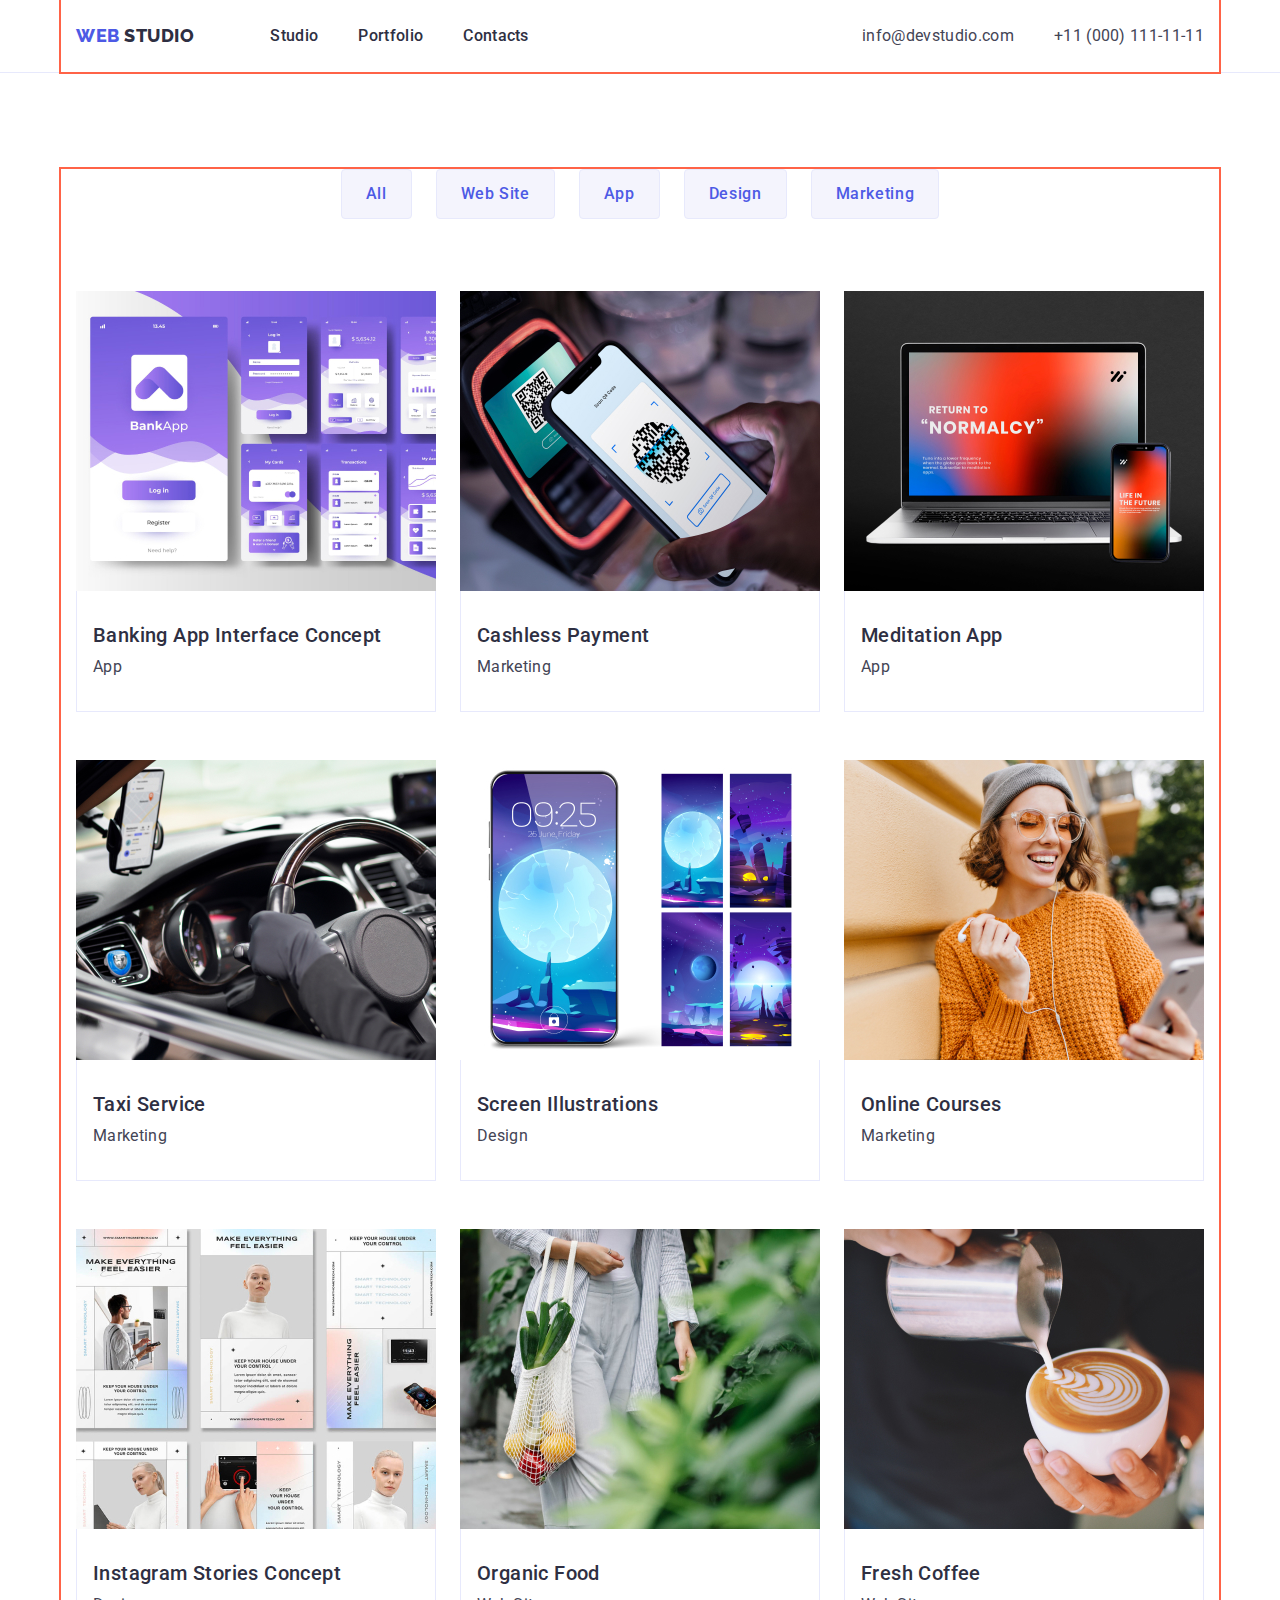
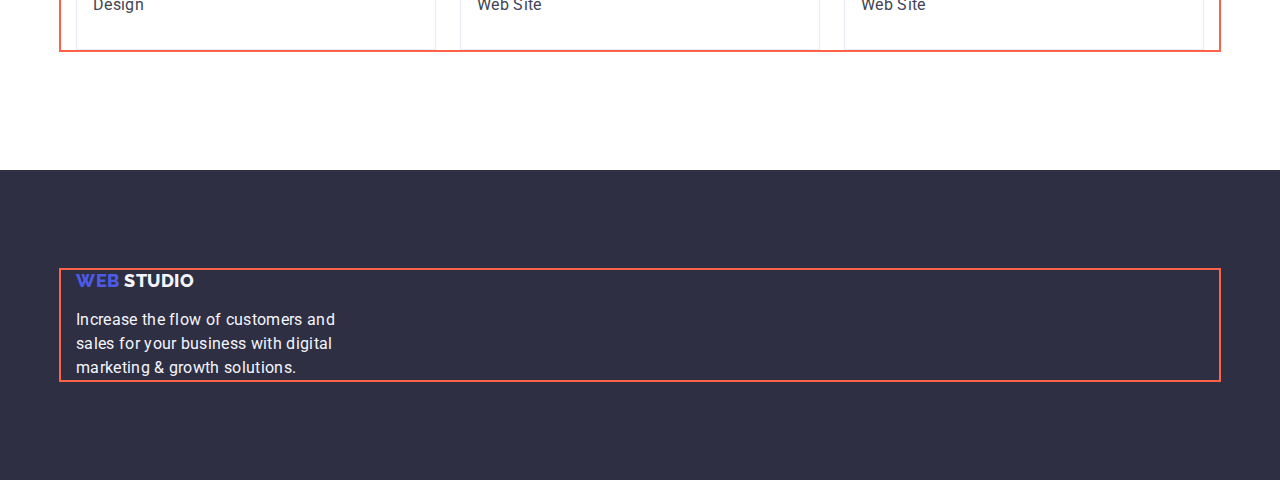
==== portfolio.html @ c14651df "Initial commit" ====
<!DOCTYPE html>
<html lang="en">
  <head>
    <meta charset="UTF-8" />
    <meta http-equiv="X-UA-Compatible" content="IE=edge" />
    <meta name="viewport" content="width=device-width, initial-scale=1.0" />
    <title>Portfolio</title>
    <link rel="preconnect" href="https://fonts.googleapis.com" />
    <link rel="preconnect" href="https://fonts.gstatic.com" crossorigin />
    <link
      href="https://fonts.googleapis.com/css2?family=Raleway:wght@800&family=Roboto:wght@400;500;700;900&display=swap"
      rel="stylesheet"
    />
    <link
      rel="stylesheet"
      href="https://cdnjs.cloudflare.com/ajax/libs/modern-normalize/1.1.0/modern-normalize.min.css"
    />
    <link rel="stylesheet" href="./css/styles.css" />
  </head>
  <body>
    <!-- Шапка сайту -->
    <header class="header">
      <div class="container main-navigation">
        <nav class="main-navigation">
          <a class="logo link" href="./index.html">
            Web <span class="studio">Studio</span>
          </a>
          <ul class="list site-nav">
            <li class="item">
              <a class="nav-list link" href="./index.html">Studio</a>
            </li>
            <li class="item">
              <a class="nav-list link" href="./portfolio.html">Portfolio</a>
            </li>
            <li class="item"><a class="nav-list link" href="">Contacts</a></li>
          </ul>
        </nav>

        <address class="address">
          <ul class="list address-list">
            <li class="item">
              <a class="address-contact link" href="mailto:info@devstudio.com"
                >info@devstudio.com</a
              >
            </li>
            <li class="item">
              <a class="address-contact link" href="tel:+110001111111"
                >+11 (000) 111-11-11</a
              >
            </li>
          </ul>
        </address>
      </div>
    </header>
    <main>
      <!-- Filters -->
      <section class="filters">
        <div class="container">
          <h1 hidden>Filters</h1>
          <ul class="list filters-container">
            <li class="item">
              <button class="filters-button" type="button">
                <!-- <div class="filters-name"> -->
                <span class="filters-button-name">All</span>
                <!-- </div> -->
              </button>
            </li>
            <li class="item">
              <button class="filters-button" type="button">
                <!-- <div class="filters-name"> -->
                <span class="filters-button-name">Web Site</span>
                <!-- </div> -->
              </button>
            </li>
            <li class="item">
              <button class="filters-button" type="button">
                <!-- <div class="filters-name"> -->
                <span class="filters-button-name">App</span>
                <!-- </div> -->
              </button>
            </li>
            <li class="item">
              <button class="filters-button" type="button">
                <!-- <div class="filters-name"> -->
                <span class="filters-button-name">Design</span>
                <!-- </div> -->
              </button>
            </li>
            <li class="item">
              <button class="filters-button" type="button">
                <!-- <div class="filters-name"> -->
                <span class="filters-button-name">Marketing</span>
                <!-- </div> -->
              </button>
            </li>
          </ul>

          <ul class="list project-list">
            <li class="item">
              <a class="link" href=""
                ><img
                  src="./images/banking-app-interface.jpg"
                  alt="Banking App
            Interface Concept"
                  width="360"
                />
                <div class="project-list-description">
                  <h2 class="project-title">Banking App Interface Concept</h2>
                  <p class="project-desc">App</p>
                </div>
              </a>
            </li>
            <li class="item">
              <a class="link" href=""
                ><img
                  src="./images/cashless-payment.jpg"
                  alt="Cashless Payment"
                  width="360"
                />
                <div class="project-list-description">
                  <h2 class="project-title">Cashless Payment</h2>
                  <p class="project-desc">Marketing</p>
                </div>
              </a>
            </li>
            <li class="item">
              <a class="link" href=""
                ><img
                  src="./images/meditation-app.jpg"
                  alt="Meditation App"
                  width="360"
                />
                <div class="project-list-description">
                  <h2 class="project-title">Meditation App</h2>
                  <p class="project-desc">App</p>
                </div>
              </a>
            </li>
            <li class="item">
              <a class="link" href=""
                ><img
                  src="./images/taxi-service.jpg"
                  alt="Taxi Service"
                  width="360"
                />
                <div class="project-list-description">
                  <h2 class="project-title">Taxi Service</h2>
                  <p class="project-desc">Marketing</p>
                </div>
              </a>
            </li>
            <li class="item">
              <a class="link" href="">
                <img
                  src="./images/screen-illustrations.jpg"
                  alt="Screen
            illustrations"
                  width="360"
                />
                <div class="project-list-description">
                  <h2 class="project-title">Screen Illustrations</h2>
                  <p class="project-desc">Design</p>
                </div>
              </a>
            </li>
            <li class="item">
              <a class="link" href=""
                ><img
                  src="./images/online-courses.jpg"
                  alt="Online Courses"
                  width="360"
                />
                <div class="project-list-description">
                  <h2 class="project-title">Online Courses</h2>
                  <p class="project-desc">Marketing</p>
                </div>
              </a>
            </li>
            <li class="item">
              <a class="link" href="">
                <img
                  src="./images/instagram-stories-concept.jpg"
                  alt="Instagram
            Stories Concept"
                  width="360"
                />
                <div class="project-list-description">
                  <h2 class="project-title">Instagram Stories Concept</h2>
                  <p class="project-desc">Design</p>
                </div>
              </a>
            </li>
            <li class="item">
              <a class="link" href=""
                ><img
                  src="./images/organic-food.jpg"
                  alt="Organic Food"
                  width="360"
                />
                <div class="project-list-description">
                  <h2 class="project-title">Organic Food</h2>
                  <p class="project-desc">Web Site</p>
                </div>
              </a>
            </li>
            <li class="item">
              <a class="link" href=""
                ><img
                  src="./images/fresh-coffee.jpg"
                  alt="Fresh Coffee"
                  width="360"
                />
                <div class="project-list-description">
                  <h2 class="project-title">Fresh Coffee</h2>
                  <p class="project-desc">Web Site</p>
                </div>
              </a>
            </li>
          </ul>
        </div>
      </section>
    </main>
    <!-- Футер -->
    <footer class="footer">
      <div class="container footer-container">
        <a class="logo link" href="./index.html">
          Web <span class="studio-footer">Studio</span>
        </a>
        <p class="footer-desc">
          Increase the flow of customers and sales for your business with
          digital marketing & growth solutions.
        </p>
      </div>
    </footer>
  </body>
</html>
---- css/styles.css ----
:root {
  --main-color: #2e2f42;
  --brand-color: #4d5ae5;
  --white-color: #ffffff;
  --text-color: #434455;
  --cloud-color: #f4f4fd;
  --button-active-color: #404bbf;
  --accent-color: #e7e9fc;
}

body {
  font-family: "Roboto", sans-serif;
  color: #434455;
  /* position: relative;
  width: 1440px;
  height: 2592px; */
  letter-spacing: 0.02em;
  background: var(--white-color);
}

.container {
  margin-left: auto;
  margin-right: auto;
  width: 1158px;
  padding-left: 15px;
  padding-right: 15px;
  outline: 2px solid tomato;
}
/* Утіліти */
.list {
  list-style-type: none;
  padding: 0;
  margin: 0;
}
.link {
  text-decoration: none;
}
img {
  display: block;
}
h1,
h2,
h3,
h4,
h5,
h6,
p {
  margin: 0;
  padding: 0;
}
/* Header */
.main-navigation {
  display: flex;
  align-items: center;
}
.header {
  border-bottom: 1px solid #e7e9fc;
}
.logo {
  font-family: "Raleway", sans-serif;
  font-style: normal;
  font-weight: 800;
  font-size: 18px;
  line-height: 1.17;
  color: var(--brand-color);
  letter-spacing: 0.03em;
  align-items: center;
  text-transform: uppercase;
  text-decoration: none;
  margin-right: 76px;
}

.studio {
  font-family: "Raleway", sans-serif;
  font-style: normal;
  font-weight: 800;
  font-size: 18px;
  line-height: 1.2;
  color: var(--main-color);
  align-items: center;
  text-transform: uppercase;
}
/* Site Nav */
.site-nav {
  display: flex;
}

.site-nav {
  gap: 40px;
}
.site-nav .link {
  display: block;
  padding-top: 24px;
  padding-bottom: 24px;
}
/* Address */
.address {
  display: flex;
  font-style: normal;
  margin-left: auto;
}
.address-list {
  display: flex;
  align-items: center;
  gap: 40px;
}

.nav-list {
  font-style: normal;
  font-weight: 500;
  font-size: 16px;
  line-height: 1.5;
  color: var(--main-color);
}
.list .link:hover,
.list .link:focus {
  color: var(--button-active-color);
}

.address-contact {
  font-style: normal;
  font-weight: 400;
  font-size: 16px;
  line-height: 1.5;
  color: var(--text-color);
  text-decoration: none;
}
.address-contact:hover,
.address-contact:focus {
  color: var(--button-active-color);
}
.address-list .link {
  display: block;
  padding-top: 24px;
  padding-bottom: 24px;
}
/* Hero */
.hero {
  background: var(--main-color);
  text-align: center;
  padding: 188px 0px;
}

.hero-title {
  max-width: 496px;
  margin-top: 0;
  margin-bottom: 48px;
  margin-left: auto;
  margin-right: auto;
  font-style: normal;
  font-weight: 700;
  font-size: 56px;
  line-height: 1.07;
  letter-spacing: 0.02em;
  color: var(--white-color);
}
.hero-button {
  display: block;
}

.hero-button {
  font-family: "Roboto", sans-serif;
  font-weight: 500;
  font-size: 16px;
  line-height: 1.5;
  letter-spacing: 0.04em;
  margin-top: 48px;
  margin-right: auto;
  margin-left: auto;
  min-width: 169px;
  height: 56px;
  padding: 16px 32px;
  color: var(--white-color);
  background: var(--brand-color);
  box-shadow: 0px 4px 4px rgba(0, 0, 0, 0.15);
  border-radius: 4px;
  border: none;
  cursor: pointer;
}
.hero-button:hover,
.hero-button:focus {
  background-color: var(--button-active-color);
}

/* Advantages */
.advantages {
  padding: 120px 0px;
}
.advantages > ul {
  list-style-type: none;
}
.advantages-list {
  display: flex;
  flex-wrap: wrap;
}
.advantages-list .item {
  width: 264px;
  margin-right: 24px;
}
.advantages-list .item:nth-child(4n) {
  margin-right: 0px;
}
.advantages-name {
  margin-bottom: 8px;
  font-style: normal;
  font-weight: 500;
  font-size: 20px;
  line-height: 1.2;
  letter-spacing: 0.02em;
  color: var(--main-color);
}
.advantages-desc {
  margin-top: 0;
  margin-bottom: 0;
  font-size: 16px;
  line-height: 1.5;
  color: var(--text-color);
}
/* Examples */
.examples {
  padding-bottom: 120px;
}
.examples > ul {
  list-style-type: none;
}
.examples-title {
  margin-bottom: 72px;
  font-style: normal;
  font-weight: 700;
  font-size: 36px;
  line-height: 1.11;
  text-align: center;
  text-transform: capitalize;
  color: var(--main-color);
}
.examples-container {
  display: flex;
  flex-wrap: wrap;
  gap: 24px;
}
.examples-container .item {
  width: calc((100% - 48px) / 3);
}
/* Team */
.team {
  background: var(--cloud-color);
  padding: 120px 0px;
}
.team > ul {
  list-style-type: none;
}
.team-title {
  margin-top: 120px;
  margin-bottom: 72px;
  font-style: normal;
  font-weight: 700;
  font-size: 36px;
  line-height: 1.11;
  text-align: center;
  letter-spacing: 0.02em;
  text-transform: capitalize;
  color: var(--main-color);
}
.teammates-description {
  background-color: var(--white-color);
}
.teammates-name {
  margin-bottom: 8px;
  text-align: center;
  font-style: normal;
  font-weight: 500;
  font-size: 20px;
  line-height: 1.2;
  letter-spacing: 0.02em;
  color: var(--main-color);
}
.teammates-position {
  text-align: center;
  margin: 0;
  font-size: 16px;
  line-height: 1.5;
  color: var(--text-color);
}
.team-container {
  display: flex;
  flex-wrap: wrap;
  padding-bottom: 120px;
  gap: 24px;
}
.team-container .teammates-description {
  width: calc((100% - 72px) / 4);
  border-radius: 0px 0px 4px 4px;
}
.teammates-description-container {
  padding: 32px 16px;
}
/* Footer */
.footer {
  background: var(--main-color);
  margin-top: 0px;
  margin-bottom: 0px;
  padding: 100px 0px;
}
.studio-footer {
  font-family: "Raleway", sans-serif;
  font-style: normal;
  font-weight: 800;
  font-size: 18px;
  line-height: 1.2;
  letter-spacing: 0.03em;
  text-transform: uppercase;
  color: var(--cloud-color);
}
.footer-desc {
  max-width: 264px;
  font-size: 16px;
  line-height: 1.5;
  color: var(--cloud-color);
}
.footer-container .link {
  display: inline-block;
  margin-bottom: 16px;
}
/* Portfolio */

/* Filters */
.filters {
  padding-top: 96px;
  padding-bottom: 120px;
}
.filters > ul {
  list-style-type: none;
}
.filters-button {
  font-family: "Roboto", sans-serif;
  font-weight: 500;
  font-size: 16px;
  padding: 12px 24px;
  line-height: 1.5;
  letter-spacing: 0.04em;
  color: var(--brand-color);
  background: var(--cloud-color);
  border: 1px solid var(--accent-color);
  border-radius: 4px;
  cursor: pointer;
}

.filters-button:hover,
.filters-button:focus {
  background: var(--button-active-color);
  color: var(--white-color);
  box-shadow: 0px 3px 1px rgba(0, 0, 0, 0.1), 0px 2px 1px rgba(0, 0, 0, 0.08),
    0px 2px 2px rgba(0, 0, 0, 0.12);
  border-radius: 4px;
  border: 1px solid transparent;
}
.filters-container {
  display: flex;
  flex-wrap: wrap;
  margin-bottom: 72px;
  justify-content: center;
}
.filters-container .item {
  margin-right: 24px;
}
.filters-container .item:nth-child(5n) {
  margin-right: 0px;
}
/* Examples Portafolio */

.project-title {
  margin-bottom: 8px;
  font-style: normal;
  font-weight: 500;
  font-size: 20px;
  line-height: 1.2;
  letter-spacing: 0.02em;
  color: var(--main-color);
}
.project-desc {
  font-style: normal;
  font-weight: 400;
  font-size: 16px;
  line-height: 1.5;
  letter-spacing: 0.02em;
  color: var(--text-color);
}
.project-list {
  display: flex;
  flex-wrap: wrap;
  row-gap: 48px;
  column-gap: 24px;
}

.project-list .item {
  width: calc((100% - 48px) / 3);
}
.project-list .item:nth-child(3n) {
  margin-right: 0px;
}

.project-list-description {
  border-bottom: 1px solid var(--accent-color);
  border-left: 1px solid var(--accent-color);
  border-right: 1px solid var(--accent-color);
  padding: 32px 16px;
}
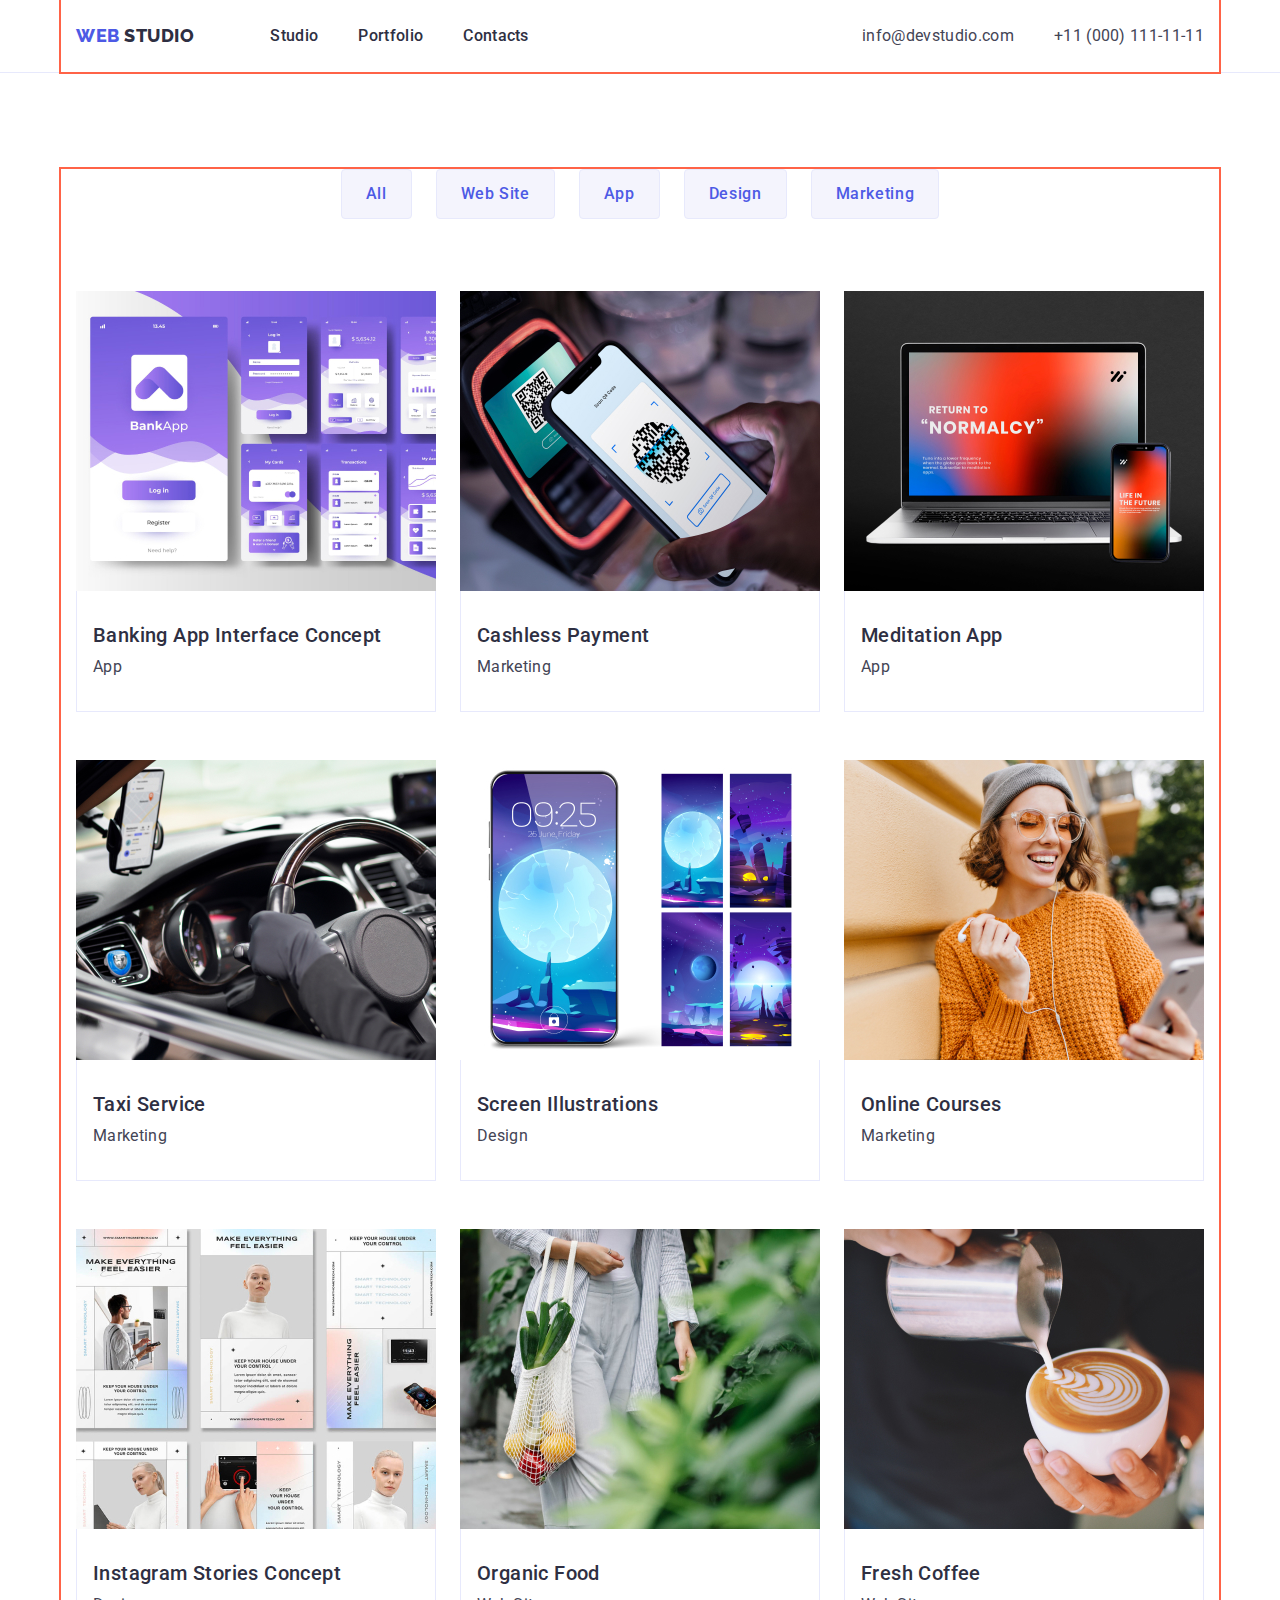
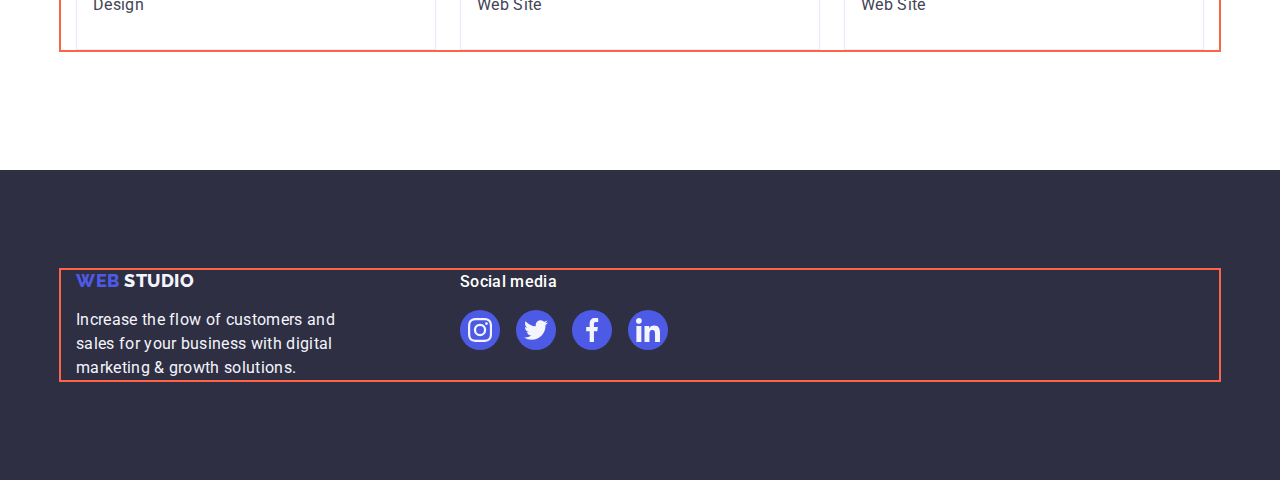
==== commit 7af88e4e: "add filters button shadow, filters cards shadow and icons for footer section" ====
--- a/portfolio.html
+++ b/portfolio.html
@@ -223,13 +223,61 @@
     <!-- Футер -->
     <footer class="footer">
       <div class="container footer-container">
-        <a class="logo link" href="./index.html">
-          Web <span class="studio-footer">Studio</span>
-        </a>
-        <p class="footer-desc">
-          Increase the flow of customers and sales for your business with
-          digital marketing & growth solutions.
-        </p>
+        <div class="container-logo">
+          <a class="logo link" href="./index.html">
+            Web <span class="studio-footer">Studio</span>
+          </a>
+          <p class="footer-desc">
+            Increase the flow of customers and sales for your business with
+            digital marketing & growth solutions.
+          </p>
+        </div>
+
+        <div class="footer-social-container">
+          <p class="social-media-title">Social media</p>
+          <ul class="list footer-social">
+            <li class="footer-social-item">
+              <a
+                class="footer-social-link"
+                href="https://www.instagram.com/"
+                target="blank"
+                ><svg class="footer-social-icon" width="24" height="24">
+                  <use href="./images/icons.svg#icon-instagram"></use>
+                </svg>
+              </a>
+            </li>
+            <li class="footer-social-item">
+              <a
+                class="footer-social-link"
+                href="https://www.twitter.com/"
+                target="blank"
+                ><svg class="footer-social-icon" width="24" height="24">
+                  <use href="./images/icons.svg#icon-twitter"></use>
+                </svg>
+              </a>
+            </li>
+            <li class="footer-social-item">
+              <a
+                class="footer-social-link"
+                href="https://www.facebook.com/"
+                target="blank"
+                ><svg class="footer-social-icon" width="24" height="24">
+                  <use href="./images/icons.svg#icon-facebook"></use>
+                </svg>
+              </a>
+            </li>
+            <li class="footer-social-item">
+              <a
+                class="footer-social-link"
+                href="https://linkedin.com/"
+                target="blank"
+                ><svg class="footer-social-icon" width="24" height="24">
+                  <use href="./images/icons.svg#icon-linkedin"></use>
+                </svg>
+              </a>
+            </li>
+          </ul>
+        </div>
       </div>
     </footer>
   </body>
--- a/css/styles.css
+++ b/css/styles.css
@@ -6,6 +6,8 @@
   --cloud-color: #f4f4fd;
   --button-active-color: #404bbf;
   --accent-color: #e7e9fc;
+  --main-logo-color: #8e8f99;
+  --success-color: #31d0aa;
 }
 
 body {
@@ -136,9 +138,22 @@
 }
 /* Hero */
 .hero {
+  max-width: 1440px;
+  height: 600px;
   background: var(--main-color);
   text-align: center;
+  margin-left: auto;
+  margin-right: auto;
   padding: 188px 0px;
+  background-image: linear-gradient(
+      to right,
+      rgba(46, 47, 66, 0.7),
+      rgba(46, 47, 66, 0.7)
+    ),
+    url(../images/people-office.jpg);
+  background-repeat: no-repeat;
+  background-position: center;
+  background-size: cover;
 }
 
 .hero-title {
@@ -200,6 +215,21 @@
 .advantages-list .item:nth-child(4n) {
   margin-right: 0px;
 }
+.icon-container {
+  display: flex;
+  background-color: var(--cloud-color);
+  width: 264px;
+  height: 112px;
+  margin-bottom: 8px;
+  border-radius: 4px;
+  align-items: center;
+  justify-content: center;
+}
+.advantages-icon {
+  width: 64px;
+  height: 64px;
+}
+
 .advantages-name {
   margin-bottom: 8px;
   font-style: normal;
@@ -263,6 +293,8 @@
 }
 .teammates-description {
   background-color: var(--white-color);
+  box-shadow: 0px 1px 6px rgba(46, 47, 66, 0.08),
+    0px 1px 1px rgba(46, 47, 66, 0.16), 0px 2px 1px rgba(46, 47, 66, 0.08);
 }
 .teammates-name {
   margin-bottom: 8px;
@@ -293,6 +325,74 @@
 }
 .teammates-description-container {
   padding: 32px 16px;
+}
+.social-list {
+  display: flex;
+  margin-top: 8px;
+  gap: 24px;
+  justify-content: center;
+}
+.social-list-item {
+  width: 40px;
+  height: 40px;
+}
+.social-links {
+  display: flex;
+  background-color: var(--brand-color);
+  width: 100%;
+  height: 100%;
+  justify-content: center;
+  align-items: center;
+  border-radius: 50%;
+}
+.social-links:hover,
+.social-links:focus {
+  background-color: var(--button-active-color);
+}
+
+.social-icon {
+  fill: var(--cloud-color);
+}
+
+/* Costumers */
+.customers {
+  padding: 120px 0;
+}
+.customer-section-title {
+  margin-bottom: 72px;
+  font-weight: 700;
+  font-size: 36px;
+  line-height: 1.1;
+  text-align: center;
+  text-transform: capitalize;
+  letter-spacing: 0.02em;
+  color: var(--main-color);
+}
+.customers-item {
+  flex-basis: calc((100% - 120px) / 6);
+  height: 88px;
+}
+.customers-list {
+  display: flex;
+  gap: 24px;
+}
+.customers-link {
+  display: flex;
+  width: 100%;
+  height: 100%;
+  border: 1px solid var(--main-logo-color);
+  border-radius: 4px;
+  align-items: center;
+  justify-content: center;
+  color: var(--main-logo-color);
+}
+.customers-icon {
+  fill: currentColor;
+}
+.customers-link:hover,
+.customers-link:focus {
+  color: var(--button-active-color);
+  border: 1px solid var(--button-active-color);
 }
 /* Footer */
 .footer {
@@ -301,6 +401,14 @@
   margin-bottom: 0px;
   padding: 100px 0px;
 }
+.footer .container {
+  display: flex;
+  align-items: baseline;
+  text-align: start;
+}
+.container-logo {
+  gap: 120px;
+}
 .studio-footer {
   font-family: "Raleway", sans-serif;
   font-style: normal;
@@ -317,9 +425,53 @@
   line-height: 1.5;
   color: var(--cloud-color);
 }
-.footer-container .link {
+.container-logo .logo {
   display: inline-block;
   margin-bottom: 16px;
+  font-family: "Raleway", sans-serif;
+  font-style: normal;
+  font-weight: 800;
+  font-size: 18px;
+  line-height: 1.17;
+  letter-spacing: 0.03em;
+  text-transform: uppercase;
+}
+.footer-social-container {
+  margin-left: 120px;
+}
+.social-media-title {
+  font-family: "Roboto";
+  font-style: normal;
+  font-weight: 500;
+  font-size: 16px;
+  line-height: 1.5;
+  letter-spacing: 0.02em;
+  color: var(--white-color);
+  margin-bottom: 16px;
+}
+.footer-social {
+  display: flex;
+  gap: 16px;
+}
+.footer-social-item {
+  width: 40px;
+  height: 40px;
+}
+.footer-social-link {
+  display: flex;
+  background-color: var(--brand-color);
+  width: 100%;
+  height: 100%;
+  justify-content: center;
+  align-items: center;
+  border-radius: 50%;
+}
+.footer-social-link:hover,
+.footer-social-link:focus {
+  background-color: var(--success-color);
+}
+.footer-social-icon {
+  fill: var(--cloud-color);
 }
 /* Portfolio */
 
@@ -405,3 +557,8 @@
   border-right: 1px solid var(--accent-color);
   padding: 32px 16px;
 }
+.project-list .item:hover,
+.project-list .item:focus {
+  box-shadow: 0px 1px 6px rgba(46, 47, 66, 0.08),
+    0px 1px 1px rgba(46, 47, 66, 0.16), 0px 2px 1px rgba(46, 47, 66, 0.08);
+}
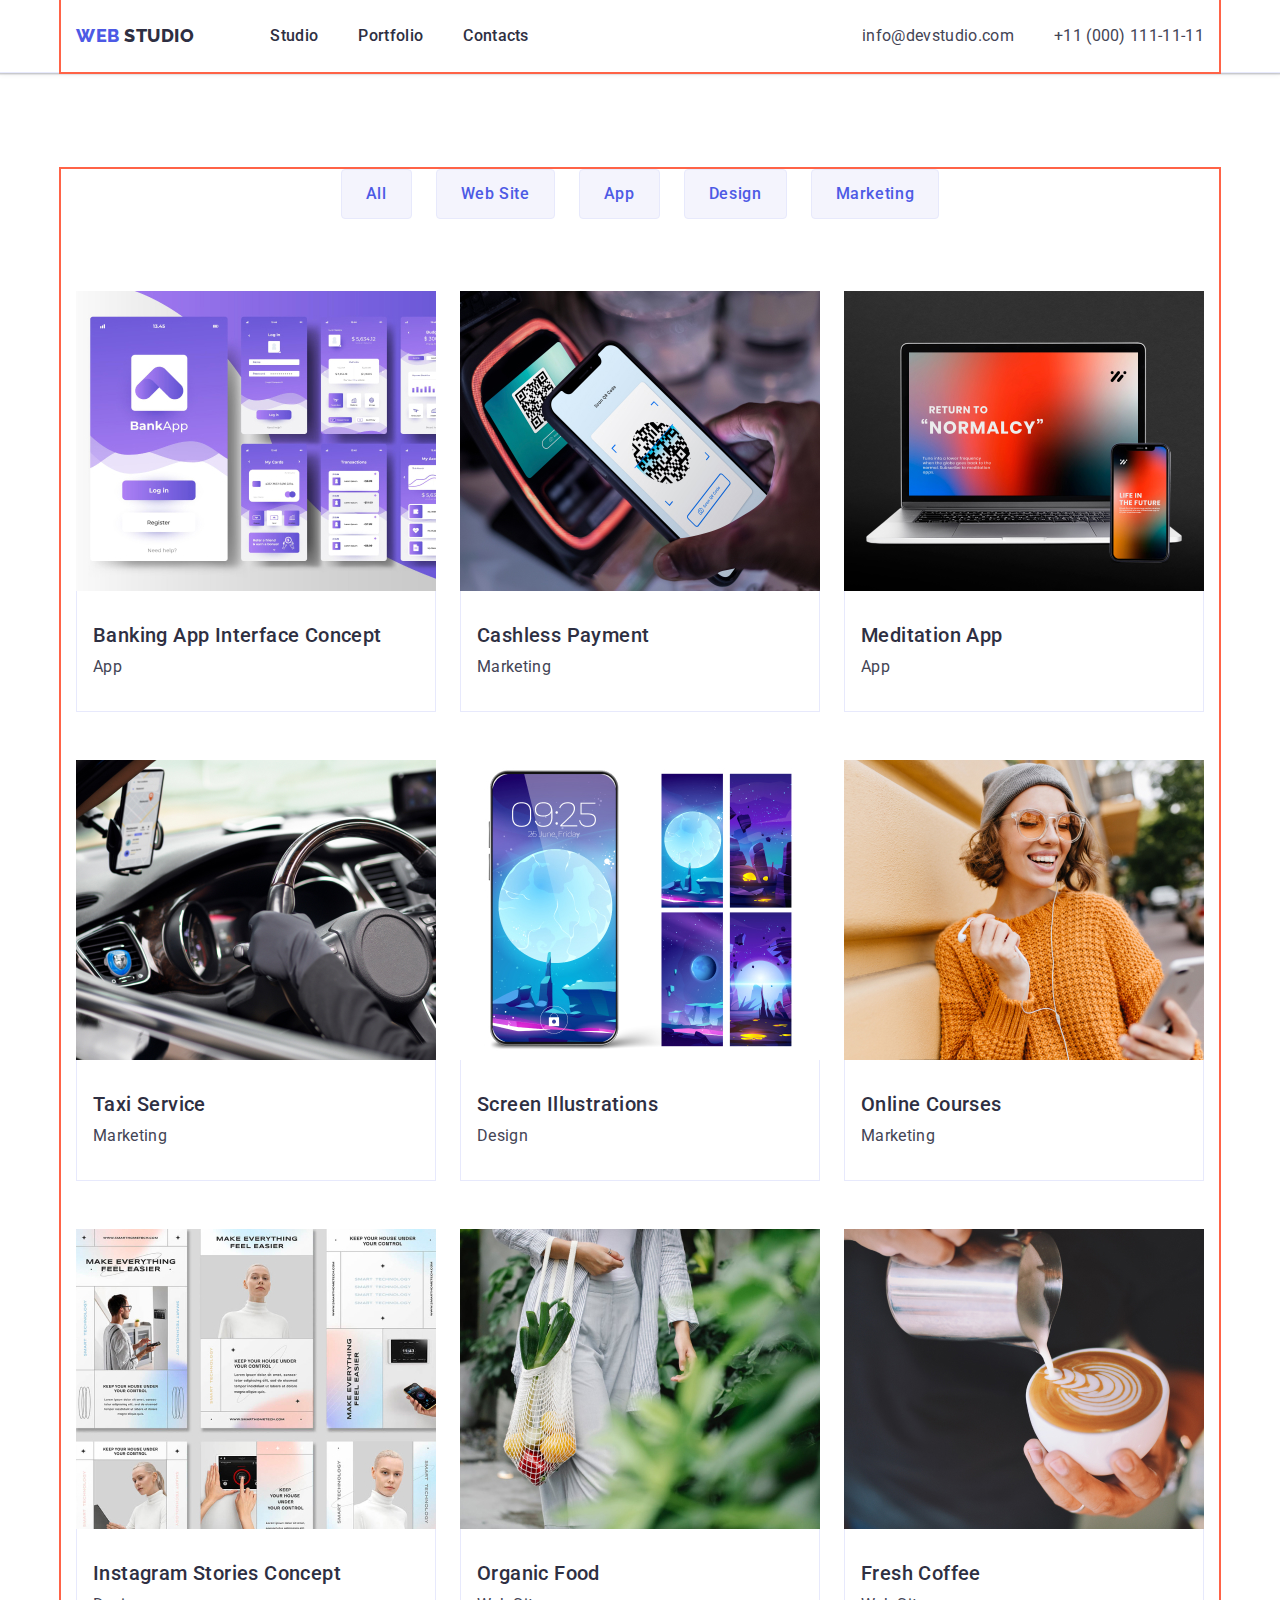
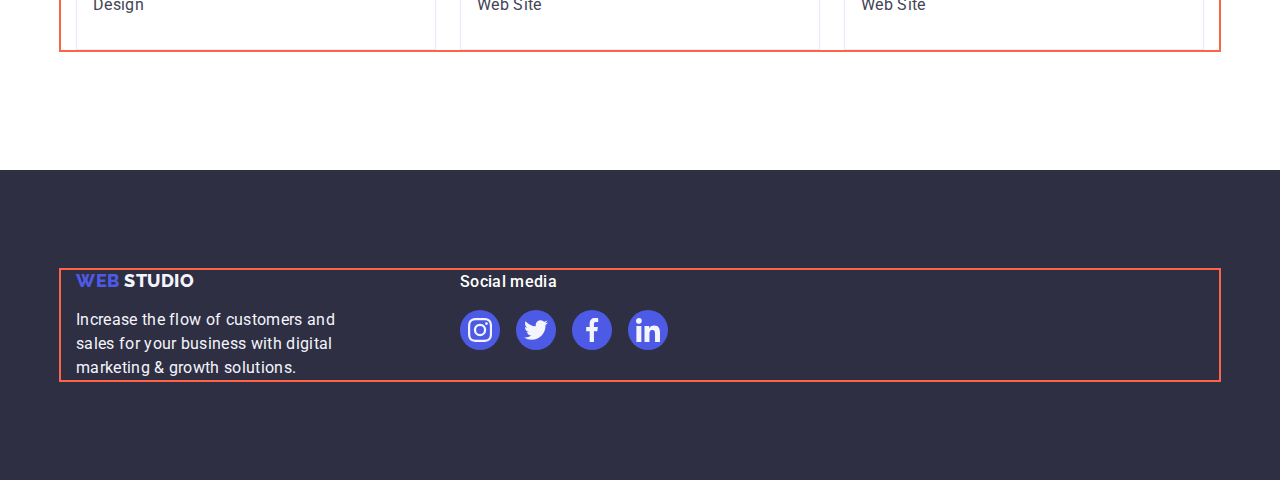
==== commit c9eb1f02: "add class project-link" ====
--- a/portfolio.html
+++ b/portfolio.html
@@ -97,7 +97,7 @@
 
           <ul class="list project-list">
             <li class="item">
-              <a class="link" href=""
+              <a class="project-link link" href=""
                 ><img
                   src="./images/banking-app-interface.jpg"
                   alt="Banking App
@@ -111,7 +111,7 @@
               </a>
             </li>
             <li class="item">
-              <a class="link" href=""
+              <a class="project-link link" href=""
                 ><img
                   src="./images/cashless-payment.jpg"
                   alt="Cashless Payment"
@@ -124,7 +124,7 @@
               </a>
             </li>
             <li class="item">
-              <a class="link" href=""
+              <a class="project-link link" href=""
                 ><img
                   src="./images/meditation-app.jpg"
                   alt="Meditation App"
@@ -137,7 +137,7 @@
               </a>
             </li>
             <li class="item">
-              <a class="link" href=""
+              <a class="project-link link" href=""
                 ><img
                   src="./images/taxi-service.jpg"
                   alt="Taxi Service"
@@ -150,7 +150,7 @@
               </a>
             </li>
             <li class="item">
-              <a class="link" href="">
+              <a class="project-link link" href="">
                 <img
                   src="./images/screen-illustrations.jpg"
                   alt="Screen
@@ -164,7 +164,7 @@
               </a>
             </li>
             <li class="item">
-              <a class="link" href=""
+              <a class="project-link link" href=""
                 ><img
                   src="./images/online-courses.jpg"
                   alt="Online Courses"
@@ -177,7 +177,7 @@
               </a>
             </li>
             <li class="item">
-              <a class="link" href="">
+              <a class="project-link link" href="">
                 <img
                   src="./images/instagram-stories-concept.jpg"
                   alt="Instagram
@@ -191,7 +191,7 @@
               </a>
             </li>
             <li class="item">
-              <a class="link" href=""
+              <a class="project-link link" href=""
                 ><img
                   src="./images/organic-food.jpg"
                   alt="Organic Food"
@@ -204,7 +204,7 @@
               </a>
             </li>
             <li class="item">
-              <a class="link" href=""
+              <a class="project-link link" href=""
                 ><img
                   src="./images/fresh-coffee.jpg"
                   alt="Fresh Coffee"
--- a/css/styles.css
+++ b/css/styles.css
@@ -57,6 +57,8 @@
 }
 .header {
   border-bottom: 1px solid #e7e9fc;
+  box-shadow: 0px 2px 1px rgba(46, 47, 66, 0.08),
+    0px 1px 1px rgba(46, 47, 66, 0.16), 0px 1px 6px rgba(46, 47, 66, 0.08);
 }
 .logo {
   font-family: "Raleway", sans-serif;
@@ -146,7 +148,6 @@
   margin-right: auto;
   padding: 188px 0px;
   background-image: linear-gradient(
-      to right,
       rgba(46, 47, 66, 0.7),
       rgba(46, 47, 66, 0.7)
     ),
@@ -324,7 +325,7 @@
   border-radius: 0px 0px 4px 4px;
 }
 .teammates-description-container {
-  padding: 32px 16px;
+  padding: 32px 0;
 }
 .social-list {
   display: flex;
@@ -543,7 +544,9 @@
   row-gap: 48px;
   column-gap: 24px;
 }
-
+.project-list.item {
+  display: block;
+}
 .project-list .item {
   width: calc((100% - 48px) / 3);
 }
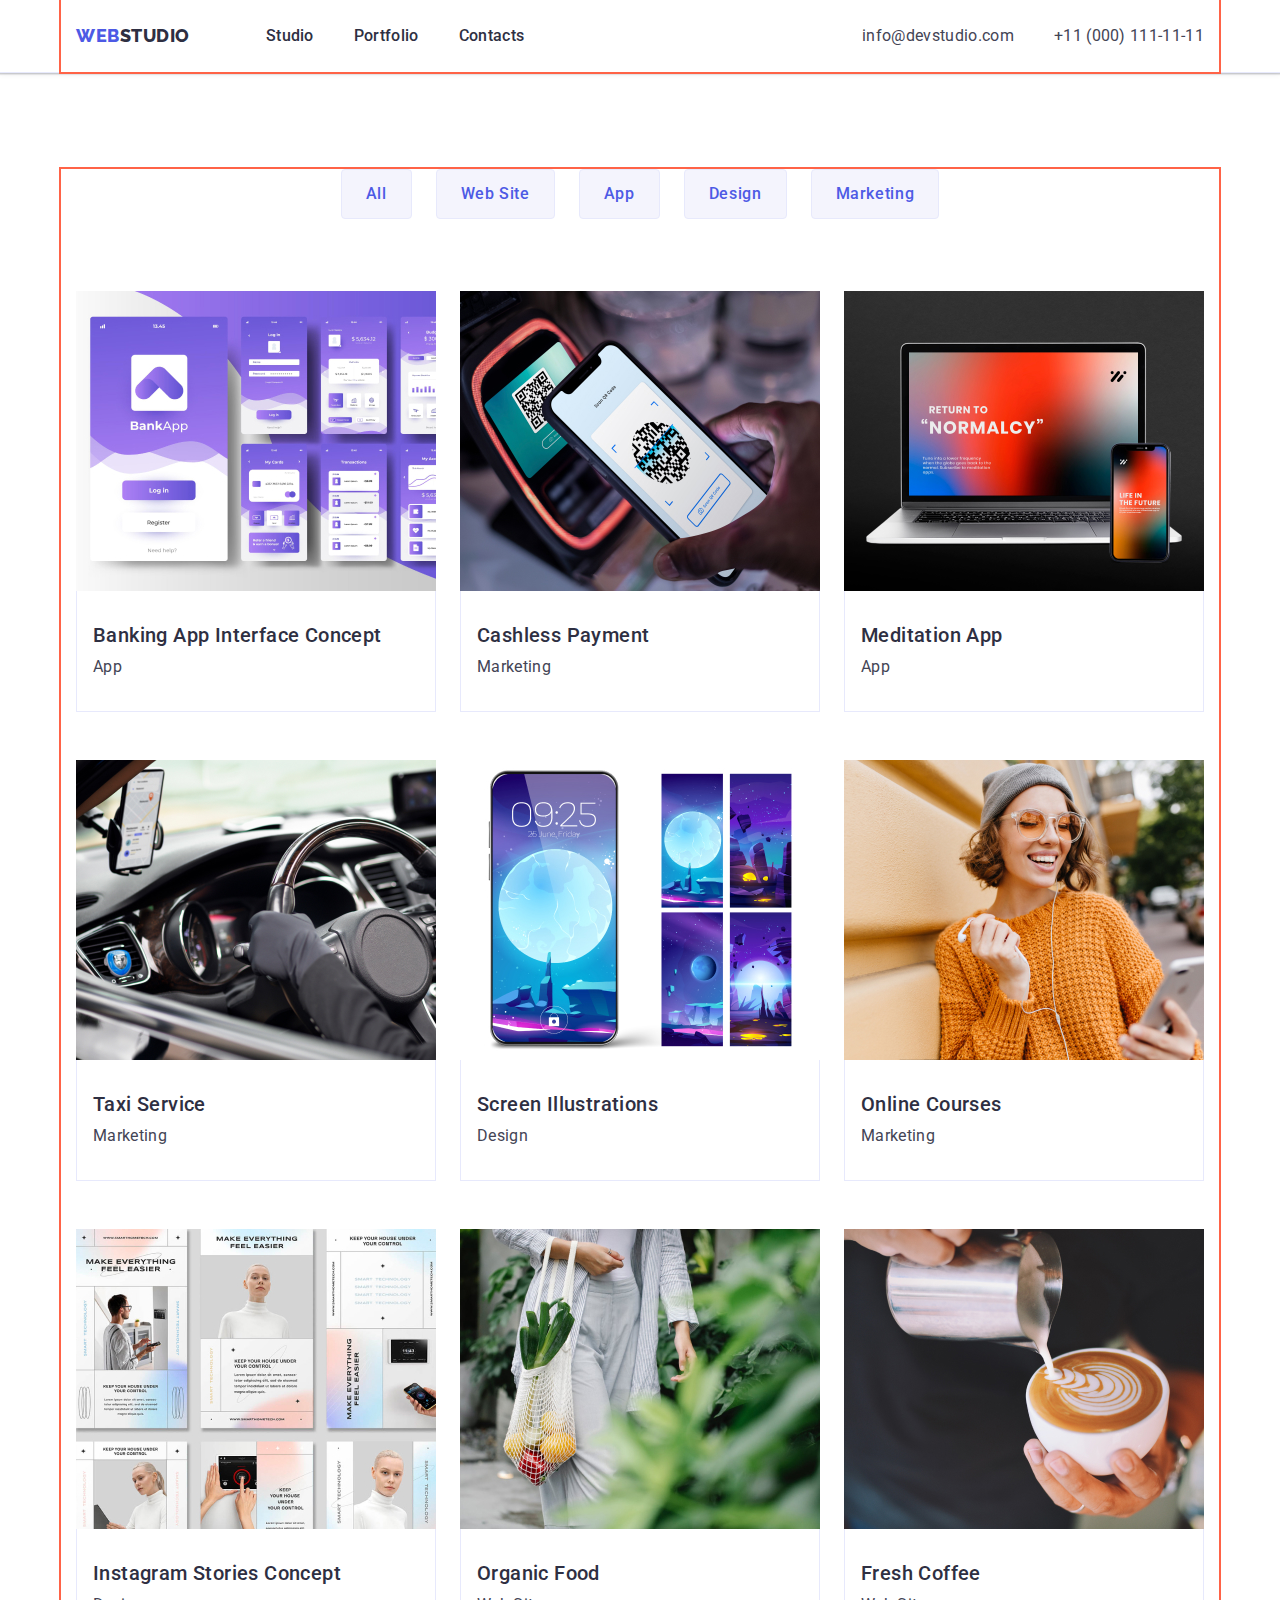
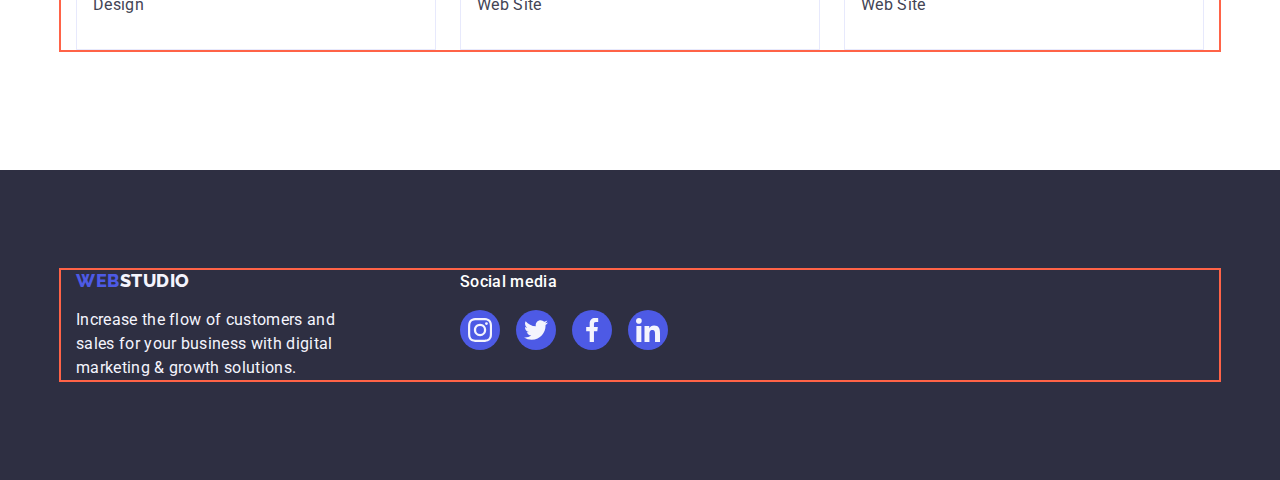
==== commit bcbcf009: "remove space between Web and snap in header and footer section" ====
--- a/portfolio.html
+++ b/portfolio.html
@@ -23,7 +23,7 @@
       <div class="container main-navigation">
         <nav class="main-navigation">
           <a class="logo link" href="./index.html">
-            Web <span class="studio">Studio</span>
+            Web<span class="studio">Studio</span>
           </a>
           <ul class="list site-nav">
             <li class="item">
@@ -225,7 +225,7 @@
       <div class="container footer-container">
         <div class="container-logo">
           <a class="logo link" href="./index.html">
-            Web <span class="studio-footer">Studio</span>
+            Web<span class="studio-footer">Studio</span>
           </a>
           <p class="footer-desc">
             Increase the flow of customers and sales for your business with
--- a/css/styles.css
+++ b/css/styles.css
@@ -281,7 +281,6 @@
   list-style-type: none;
 }
 .team-title {
-  margin-top: 120px;
   margin-bottom: 72px;
   font-style: normal;
   font-weight: 700;
@@ -317,7 +316,7 @@
 .team-container {
   display: flex;
   flex-wrap: wrap;
-  padding-bottom: 120px;
+  /* padding-bottom: 120px; */
   gap: 24px;
 }
 .team-container .teammates-description {
@@ -544,7 +543,7 @@
   row-gap: 48px;
   column-gap: 24px;
 }
-.project-list.item {
+.project-link {
   display: block;
 }
 .project-list .item {
@@ -560,8 +559,8 @@
   border-right: 1px solid var(--accent-color);
   padding: 32px 16px;
 }
-.project-list .item:hover,
-.project-list .item:focus {
+.project-link:hover,
+.project-link:focus {
   box-shadow: 0px 1px 6px rgba(46, 47, 66, 0.08),
     0px 1px 1px rgba(46, 47, 66, 0.16), 0px 2px 1px rgba(46, 47, 66, 0.08);
 }
